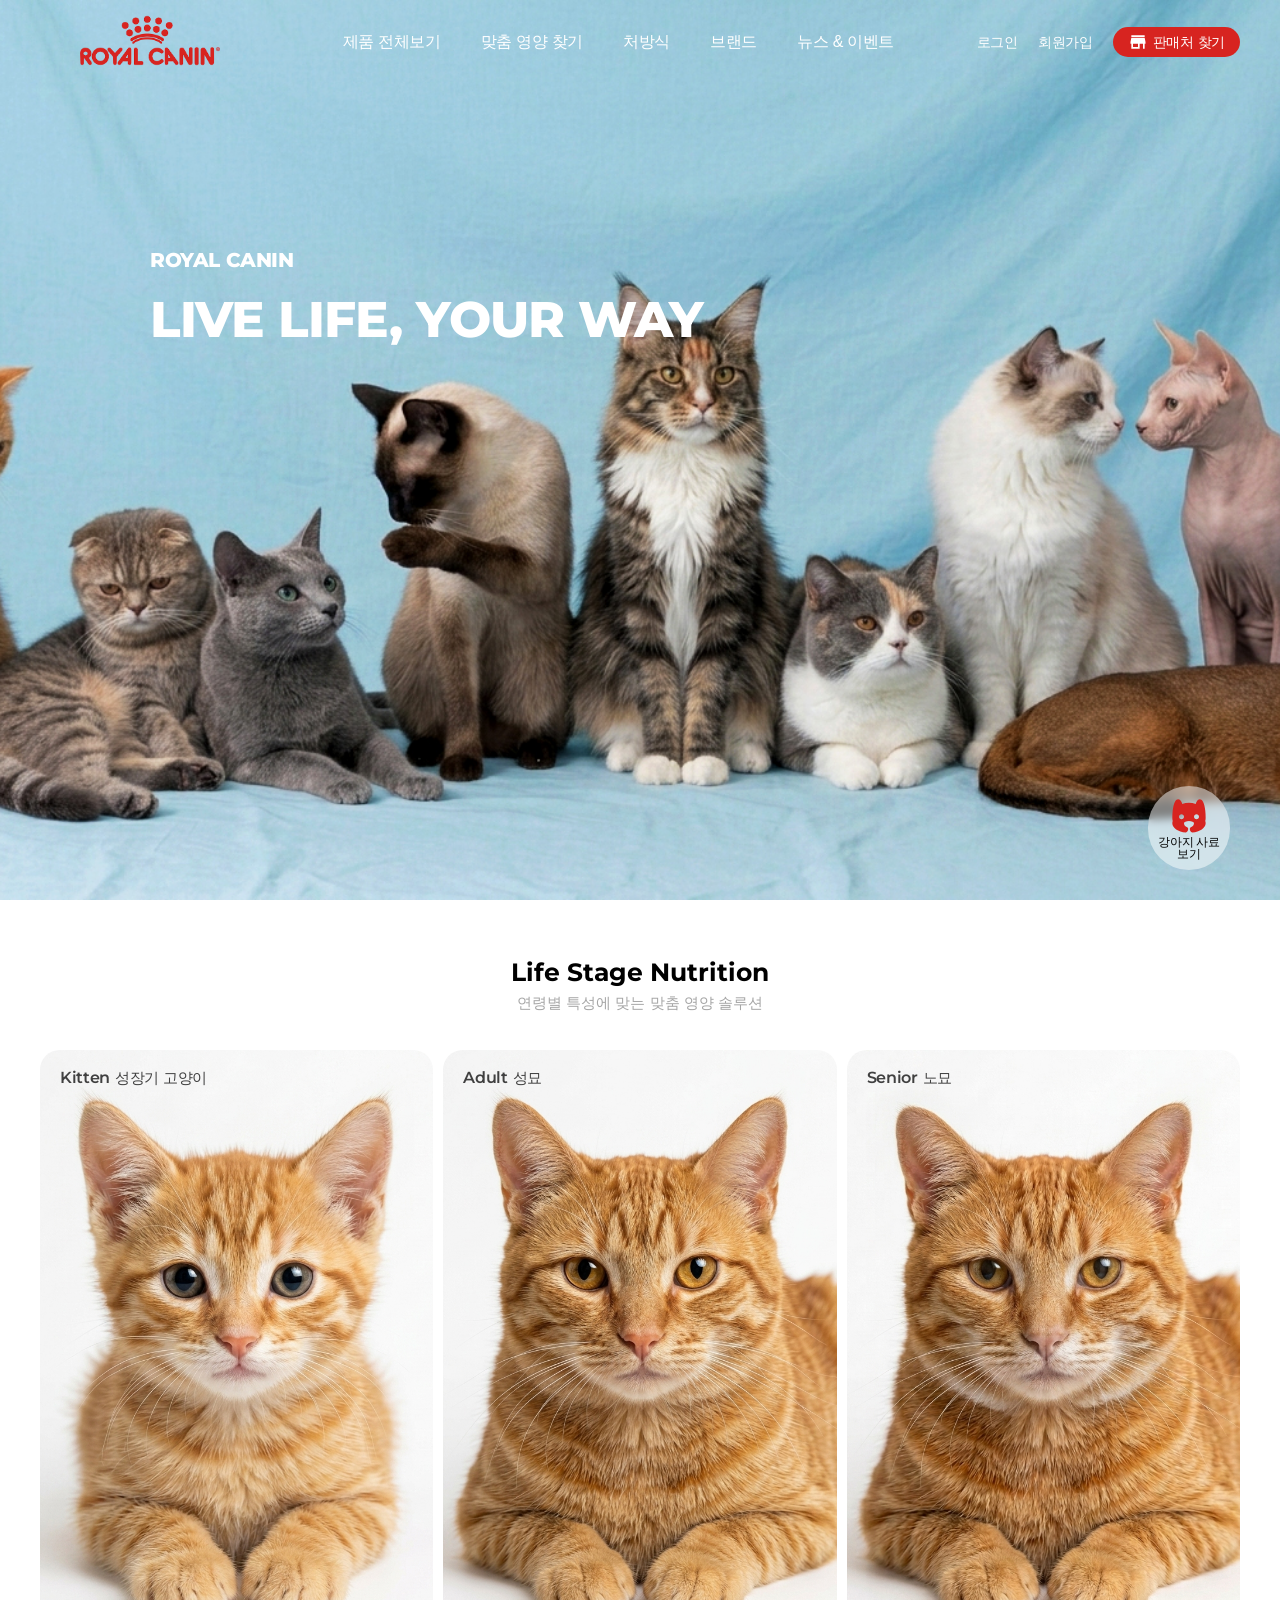
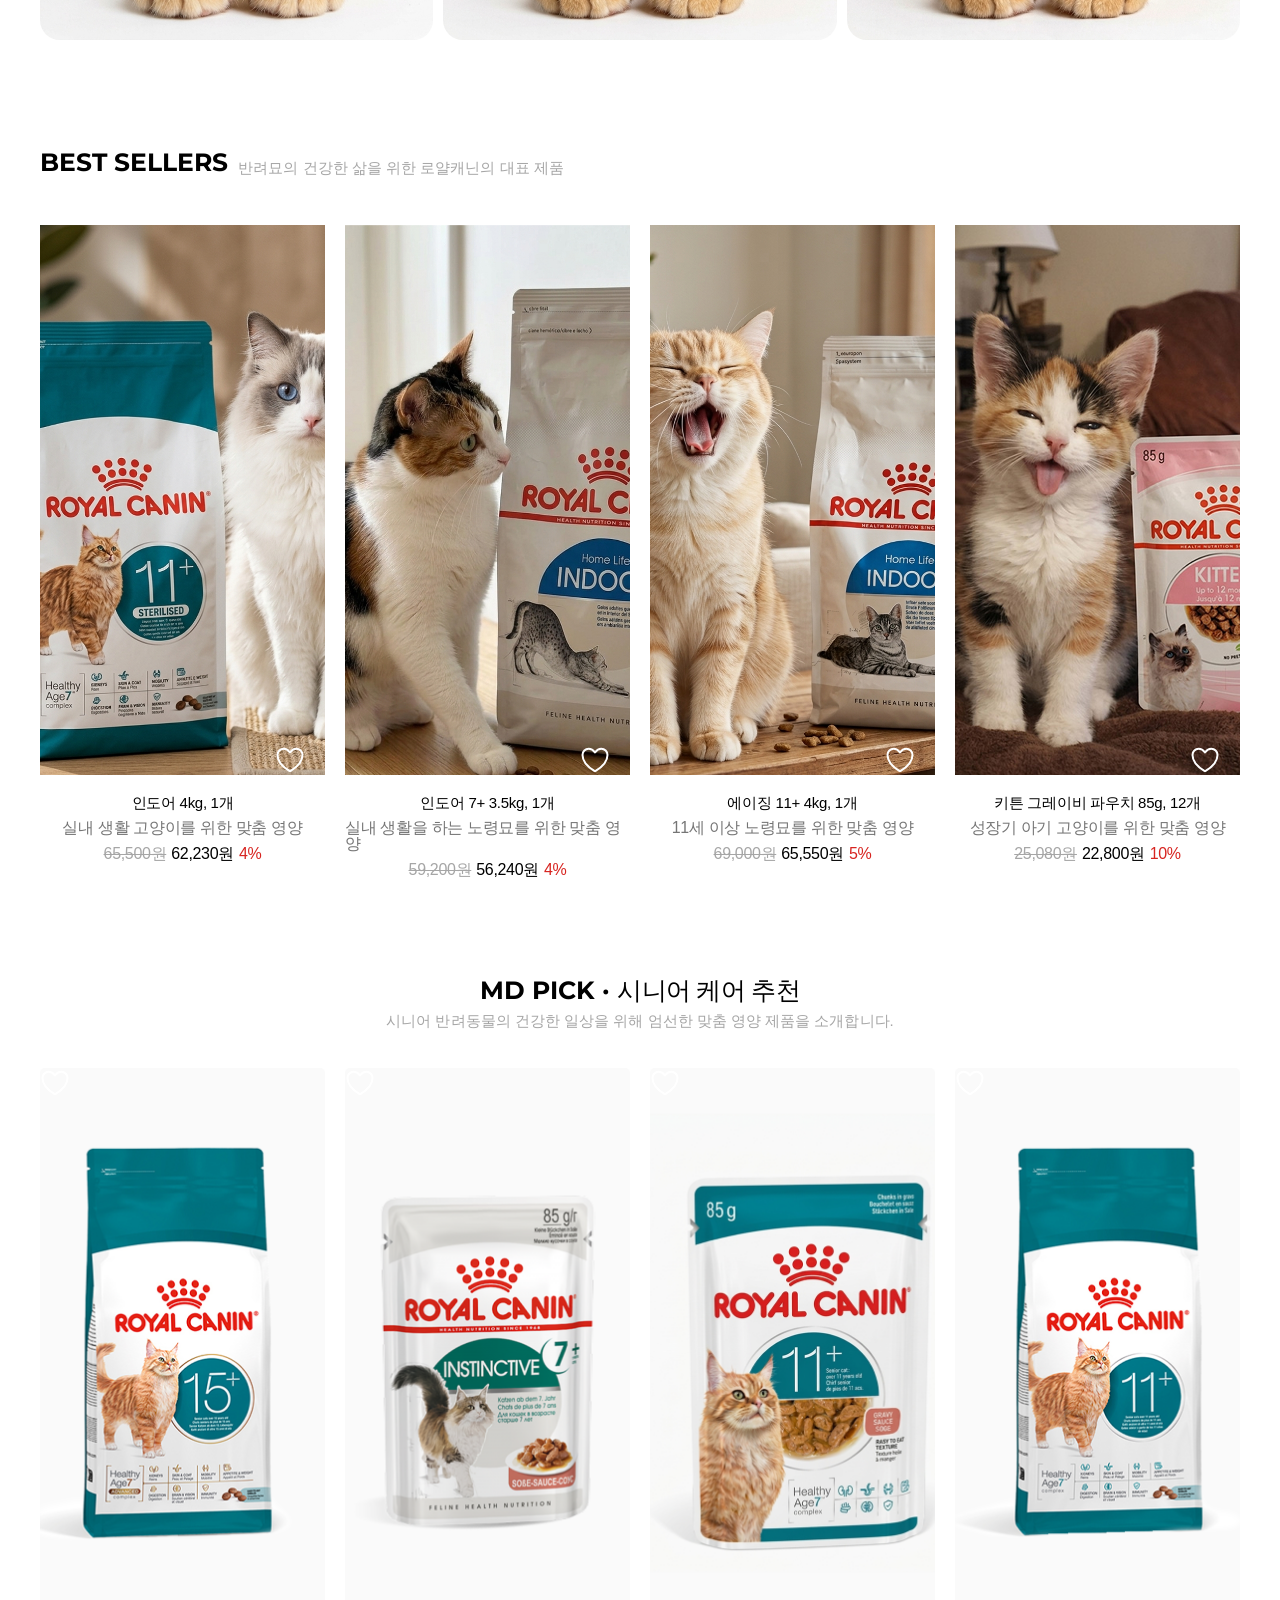
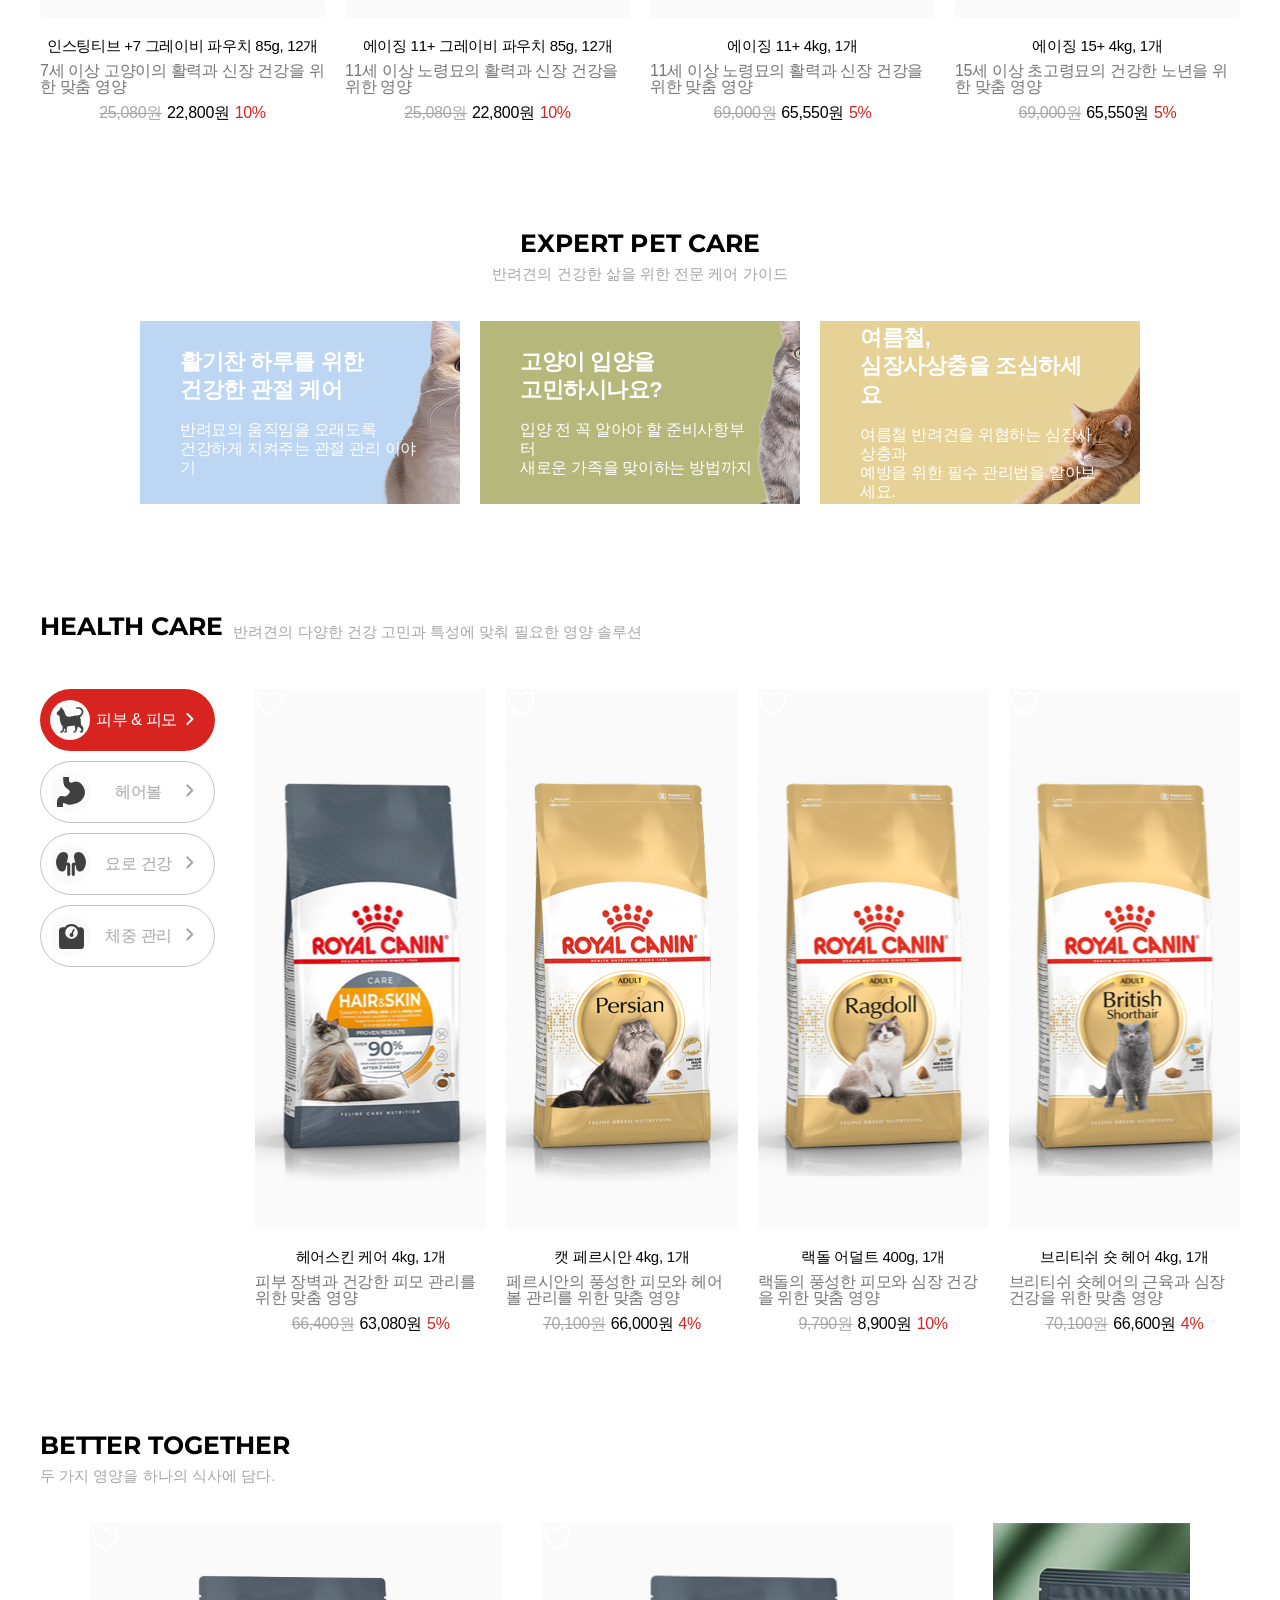
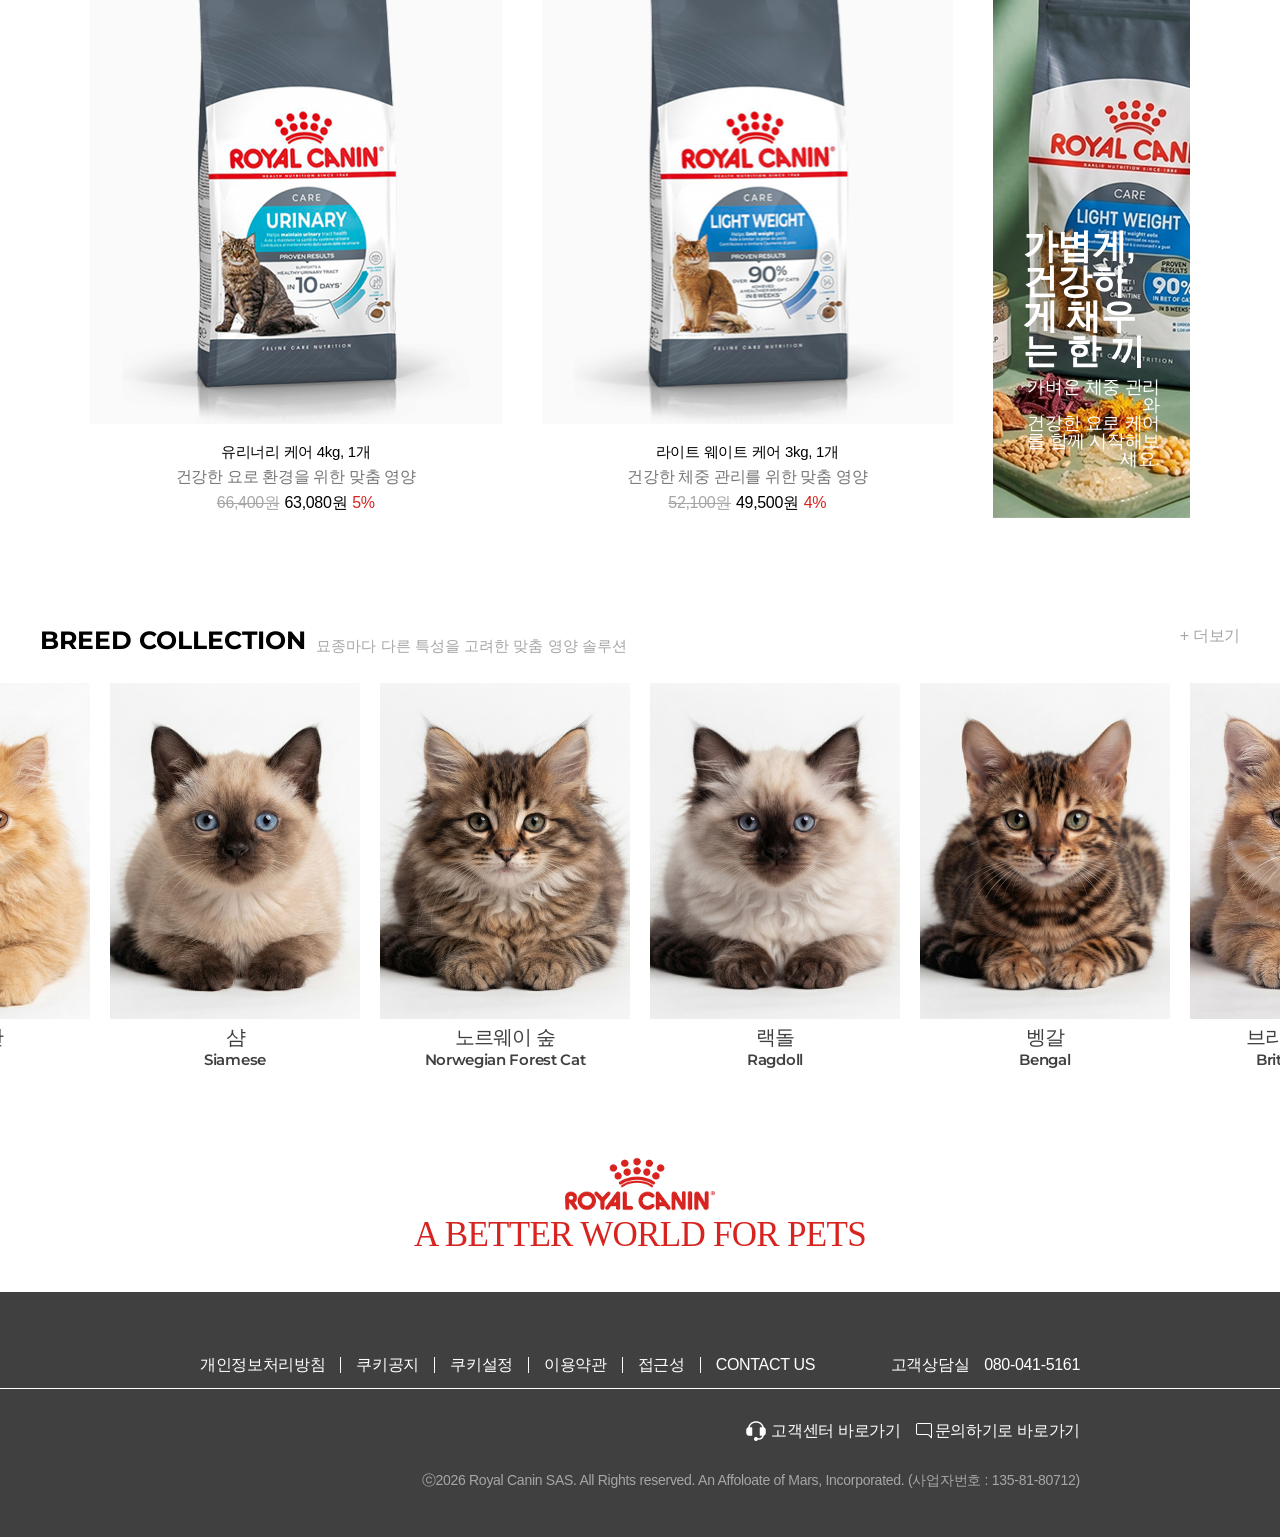
==== cat.html @ 763af3d4 "로얄캐닌 js 전까지 완료" ====
<!DOCTYPE html>
<html lang="ko">
<head>
    <meta charset="UTF-8">
    <meta name="viewport" content="width=device-width, initial-scale=1.0">
    <meta name="keywords" content="로얄캐닌, Royal Canin, 반려동물, 펫푸드, 웹디자인, 웹사이트 리디자인, UIUX 디자인, 반응형 웹, 포트폴리오">
    <meta name="description" content="로얄캐닌 웹사이트 리디자인 프로젝트입니다. 사용자 경험을 개선하고 브랜드 아이덴티티를 반영한 UI/UX 디자인과 반응형 웹을 제작하였습니다.">
    <title>ROYAL CANIN CAT | 리디자인</title>
    <link rel="icon" href="https://www.royalcanin.com/favicon.ico" data-next-head="">
    <link rel="stylesheet" href="./styles/reset.css">
    <link rel="stylesheet" href="./styles/index.css">
    <link rel="preconnect" href="https://fonts.googleapis.com">
    <link rel="preconnect" href="https://fonts.gstatic.com" crossorigin>
    <link href="https://fonts.googleapis.com/css2?family=Montserrat:ital,wght@0,100..900;1,100..900&display=swap" rel="stylesheet">
    <script src="https://cdn.jsdelivr.net/npm/swiper@11/swiper-bundle.min.js"></script>
    <script src="./script/index.js" defer></script>
</head>
<body>
    <header>
        <nav>
            <h1><a href="./cat.html"><img src="./image/logo.png" alt="로고"></a></h1>
            <ul class="gnb">
                <li><a href="#">제품 전체보기</a></li>
                <li><a href="#">맞춤 영양 찾기</a></li>
                <li><a href="#">처방식</a></li>
                <li><a href="#">브랜드</a></li>
                <li><a href="#">뉴스 & 이벤트</a></li>
            </ul>
            <ul class="right">
                <li><a href="#">로그인</a></li>
                <li><a href="#">회원가입</a></li>
                <li class="store"><a href="#"><img src="./image/store.svg" alt="판매처">판매처 찾기</a></li>
            </ul>
        </nav>
    </header>
    <main>
        <section class="hero_cat">
            <p>ROYAL CANIN</p>
            <h2>LIVE LIFE, YOUR WAY</h2>
        </section>
        <section class="age">
            <div class="top">
                <h2>Life Stage Nutrition</h2>
                <p>연령별 특성에 맞는 맞춤 영양 솔루션</p>
            </div>
            <ul>
                <li class="cat"><a href="#">
                    <h3>Kitten</h3>
                    <p>성장기 고양이</p>
                </a></li>
                <li class="cat"><a href="#">
                    <h3>Adult</h3>
                    <p>성묘</p>
                </a></li>
                <li class="cat"><a href="#">
                    <h3>Senior</h3>
                    <p>노묘</p>
                </a></li>
            </ul>
        </section>
        <section class="best">
            <div class="top">
                <h2>BEST SELLERS</h2>
                <p>반려묘의 건강한 삶을 위한 로얄캐닌의 대표 제품</p>
            </div>
            <ul class="cat">
                <li class="first"><button type="button"><img src="./image/none_heart.svg" alt="좋아요"></button><a href="#">
                    <div class="thum"></div>
                    <div class="info">
                        <h3>인도어 4kg, 1개</h3>
                        <p class="sub">실내 생활 고양이를 위한 맞춤 영양</p>
                        <div class="price_sale">
                            <del>65,500원</del>
                            <strong>62,230원</strong>
                            <span class="sale">4%</span>
                        </div>
                    </div>
                </a></li>
                <li class="second"><button type="button"><img src="./image/none_heart.svg" alt="좋아요"></button><a href="#">
                    <div class="thum"></div>
                    <div class="info">
                        <h3>인도어 7+ 3.5kg, 1개</h3>
                        <p class="sub">실내 생활을 하는 노령묘를 위한 맞춤 영양</p>
                        <div class="price_sale">
                            <del>59,200원</del>
                            <strong>56,240원</strong>
                            <span class="sale">4%</span>
                        </div>
                    </div>
                </a></li>
                <li class="third"><button type="button"><img src="./image/none_heart.svg" alt="좋아요"></button><a href="#">
                    <div class="thum"></div>
                    <div class="info">
                        <h3>에이징 11+ 4kg, 1개</h3>
                        <p class="sub">11세 이상 노령묘를 위한 맞춤 영양</p>
                        <div class="price_sale">
                            <del>69,000원</del>
                            <strong>65,550원</strong>
                            <span class="sale">5%</span>
                        </div>
                    </div>
                </a></li>
                <li class="forth"><button type="button"><img src="./image/none_heart.svg" alt="좋아요"></button><a href="#">
                    <div class="thum"></div>
                    <div class="info">
                        <h3>키튼 그레이비 파우치 85g, 12개</h3>
                        <p class="sub">성장기 아기 고양이를 위한 맞춤 영양</p>
                        <div class="price_sale">
                            <del>25,080원</del>
                            <strong>22,800원</strong>
                            <span class="sale">10%</span>
                        </div>
                    </div>
                </a></li>
            </ul>
        </section>
        <section class="md_senior">
            <div class="top">
                <h2>MD PICK · <span>시니어 케어 추천</span></h2>
                <p>시니어 반려동물의 건강한 일상을 위해 엄선한 맞춤 영양 제품을 소개합니다.</p>
            </div>
            <ul class="cat">
                <li class="first"><button type="button"><img src="./image/none_heart.svg" alt="좋아요"></button><a href="#">
                    <div class="thum"></div>
                    <div class="info">
                        <h3>인스팅티브 +7 그레이비 파우치 85g, 12개</h3>
                        <p class="sub">7세 이상 고양이의 활력과 신장 건강을 위한 맞춤 영양</p>
                        <div class="price_sale">
                            <del>25,080원</del>
                            <strong>22,800원</strong>
                            <span class="sale">10%</span>
                        </div>
                    </div>
                </a></li>
                <li class="second"><button type="button"><img src="./image/none_heart.svg" alt="좋아요"></button><a href="#">
                    <div class="thum"></div>
                    <div class="info">
                        <h3>에이징 11+ 그레이비 파우치 85g, 12개</h3>
                        <p class="sub">11세 이상 노령묘의 활력과 신장 건강을 위한 영양</p>
                        <div class="price_sale">
                            <del>25,080원</del>
                            <strong>22,800원</strong>
                            <span class="sale">10%</span>
                        </div>
                    </div>
                </a></li>
                <li class="third"><button type="button"><img src="./image/none_heart.svg" alt="좋아요"></button><a href="#">
                    <div class="thum"></div>
                    <div class="info">
                        <h3>에이징 11+ 4kg, 1개</h3>
                        <p class="sub">11세 이상 노령묘의 활력과 신장 건강을 위한 맞춤 영양</p>
                        <div class="price_sale">
                            <del>69,000원</del>
                            <strong>65,550원</strong>
                            <span class="sale">5%</span>
                        </div>
                    </div>
                </a></li>
                <li class="forth"><button type="button"><img src="./image/none_heart.svg" alt="좋아요"></button><a href="#">
                    <div class="thum"></div>
                    <div class="info">
                        <h3>에이징 15+ 4kg, 1개</h3>
                        <p class="sub">15세 이상 초고령묘의 건강한 노년을 위한 맞춤 영양</p>
                        <div class="price_sale">
                            <del>69,000원</del>
                            <strong>65,550원</strong>
                            <span class="sale">5%</span>
                        </div>
                    </div>
                </a></li>
            </ul>
        </section>
        <section class="banner">
            <div class="top">
                <h2>EXPERT PET CARE</h2>
                <p>반려견의 건강한 삶을 위한 전문 케어 가이드</p>
            </div>
            <ul class="cat">
                <li class="first">
                    <h3>활기찬 하루를 위한<br>건강한 관절 케어</h3>
                    <p>반려묘의 움직임을 오래도록<br>건강하게 지켜주는 관절 관리 이야기</p>
                </li>
                <li class="second">
                    <h3>고양이 입양을<br>고민하시나요?</h3>
                    <p>입양 전 꼭 알아야 할 준비사항부터<br>새로운 가족을 맞이하는 방법까지</p>
                </li>
                <li class="third">
                    <h3>여름철,<br>심장사상충을 조심하세요</h3>
                    <p>여름철 반려견을 위협하는 심장사상충과<br>예방을 위한 필수 관리법을 알아보세요. </p>
                </li>
            </ul>
        </section>
        <section class="health">
            <div class="top">
                <h2>HEALTH CARE</h2>
                <p>반려견의 다양한 건강 고민과 특성에 맞춰 필요한 영양 솔루션</p>
            </div>
            <div class="bottom">
                <ul class="category">
                    <li class="active"><button type="button">
                        <span class="thum"><img src="./image/cat_category.svg" alt="강아지이미지"></span>
                        <span class="title">피부 & 피모</span>
                        <span class="arrow"><img src="./image/arrow.svg" alt="화살표"></span>
                    </button></li>
                    <li><button type="button">
                        <span class="thum"><img src="./image/dog_h_2.svg" alt="강아지이미지"></span>
                        <span class="title">헤어볼</span>
                        <span class="arrow"><img src="./image/arrow_gray.svg" alt="화살표"></span>
                    </button></li>
                    <li><button type="button">
                        <span class="thum"><img src="./image/kidneys.svg" alt="강아지이미지"></span>
                        <span class="title">요로 건강</span>
                        <span class="arrow"><img src="./image/arrow_gray.svg" alt="화살표"></span>
                    </button></li>
                    <li><button type="button">
                        <span class="thum"><img src="./image/dog_h_3.svg" alt="강아지이미지"></span>
                        <span class="title">체중 관리</span>
                        <span class="arrow"><img src="./image/arrow_gray.svg" alt="화살표"></span>
                    </button></li>
                </ul>
                <ul class="right cat">
                    <li class="first"><button type="button"><img src="./image/none_heart.svg" alt="좋아요"></button><a href="#">
                        <div class="thum"></div>
                        <div class="info">
                            <h3>헤어스킨 케어 4kg, 1개</h3>
                            <p class="sub">피부 장벽과 건강한 피모 관리를 위한 맞춤 영양</p>
                            <div class="price_sale">
                                <del>66,400원</del>
                                <strong>63,080원</strong>
                                <span class="sale">5%</span>
                            </div>
                        </div>
                    </a></li>
                    <li class="second"><button type="button"><img src="./image/none_heart.svg" alt="좋아요"></button><a href="#">
                        <div class="thum"></div>
                        <div class="info">
                            <h3>캣 페르시안 4kg, 1개</h3>
                            <p class="sub">페르시안의 풍성한 피모와 헤어볼 관리를 위한 맞춤 영양</p>
                            <div class="price_sale">
                                <del>70,100원</del>
                                <strong>66,000원</strong>
                                <span class="sale">4%</span>
                            </div>
                        </div>
                    </a></li>
                    <li class="third"><button type="button"><img src="./image/none_heart.svg" alt="좋아요"></button><a href="#">
                        <div class="thum"></div>
                        <div class="info">
                            <h3>랙돌 어덜트 400g, 1개</h3>
                            <p class="sub">랙돌의 풍성한 피모와 심장 건강을 위한 맞춤 영양</p>
                            <div class="price_sale">
                                <del>9,790원</del>
                                <strong>8,900원</strong>
                                <span class="sale">10%</span>
                            </div>
                        </div>
                    </a></li>
                    <li class="forth"><button type="button"><img src="./image/none_heart.svg" alt="좋아요"></button><a href="#">
                        <div class="thum"></div>
                        <div class="info">
                            <h3>브리티쉬 숏 헤어 4kg, 1개</h3>
                            <p class="sub">브리티쉬 숏헤어의 근육과 심장 건강을 위한 맞춤 영양</p>
                            <div class="price_sale">
                                <del>70,100원</del>
                                <strong>66,600원</strong>
                                <span class="sale">4%</span>
                            </div>
                        </div>
                    </a></li>
                </ul>
            </div>
        </section>
        <section class="banner_2">
            <div class="top">
                <h2>BETTER TOGETHER</h2>
                <p>두 가지 영양을 하나의 식사에 담다. </p>
            </div>
            <div class="bottom">
                <ul>
                    <li class="first cat"><button type="button"><img src="./image/none_heart.svg" alt="좋아요"></button><a href="#">
                        <div class="thum"></div>
                        <div class="info">
                            <h3>유리너리 케어 4kg, 1개</h3>
                            <p class="sub">건강한 요로 환경을 위한 맞춤 영양</p>
                            <div class="price_sale">
                                <del>66,400원</del>
                                <strong>63,080원</strong>
                                <span class="sale">5%</span>
                            </div>
                        </div>
                    </a></li>
                    <li class="second cat"><button type="button"><img src="./image/none_heart.svg" alt="좋아요"></button><a href="#">
                        <div class="thum"></div>
                        <div class="info">
                            <h3>라이트 웨이트 케어 3kg, 1개</h3>
                            <p class="sub">건강한 체중 관리를 위한 맞춤 영양</p>
                            <div class="price_sale">
                                <del>52,100원</del>
                                <strong>49,500원</strong>
                                <span class="sale">4%</span>
                            </div>
                        </div>
                    </a></li>
                </ul>
                <div class="thum cat">
                    <h3>가볍게, 건강하게 채우는 한 끼</h3>
                    <p>가벼운 체중 관리와<br>건강한 요로 케어를 함께 시작해보세요.</p>
                </div>
            </div>
        </section>
        <section class="breed">
            <div class="top">
                <div class="left">
                    <h2>BREED COLLECTION</h2>
                    <p>묘종마다 다른 특성을 고려한 맞춤 영양 솔루션</p>
                </div>
                <p class="more">+ 더보기</p>
            </div>
            <div class="bottom">
                <ul>
                    <li>
                        <a href="#">
                            <div class="thum"><img src="./image/cat_1.png" alt="시츄"></div>
                            <div class="info">
                                <h3>페르시안</h3>
                                <p>Persian</p>
                            </div>
                        </a>
                    </li>
                    <li>
                        <a href="#">
                            <div class="thum"><img src="./image/cat_2.png" alt="말티즈"></div>
                            <div class="info">
                                <h3>샴</h3>
                                <p>Siamese</p>
                            </div>
                        </a>
                    </li>
                    <li>
                        <a href="#">
                            <div class="thum"><img src="./image/cat_3.png" alt="골든리트리버"></div>
                            <div class="info">
                                <h3>노르웨이 숲</h3>
                                <p>Norwegian Forest Cat</p>
                            </div>
                        </a>
                    </li>
                    <li>
                        <a href="#">
                            <div class="thum"><img src="./image/cat_4.png" alt="푸들"></div>
                            <div class="info">
                                <h3>랙돌</h3>
                                <p>Ragdoll</p>
                            </div>
                        </a>
                    </li>
                    <li>
                        <a href="#">
                            <div class="thum"><img src="./image/cat_5.png" alt="포메라니안"></div>
                            <div class="info">
                                <h3>벵갈</h3>
                                <p>Bengal</p>
                            </div>
                        </a>
                    </li>
                    <li>
                        <a href="#">
                            <div class="thum"><img src="./image/cat_6.png" alt="요크셔테리어"></div>
                            <div class="info">
                                <h3>브리티시 숏헤어</h3>
                                <p>British Shorthair</p>
                            </div>
                        </a>
                    </li>
                </ul>
            </div>
        </section>
        <section class="last">
            <div class="slogan">
                <h2><img src="./image/logo.png" alt="로얄캐닌로고"></h2>
                <p>A BETTER WORLD FOR PETS</p>
            </div>
        </section>
    </main>
    <footer>
        <div class="f_top">
            <ul class="left">
                <li><a href="#">개인정보처리방침</a></li>
                <li><a href="#">쿠키공지</a></li>
                <li><a href="#">쿠키설정</a></li>
                <li><a href="#">이용약관</a></li>
                <li><a href="#">접근성</a></li>
                <li><a href="#">CONTACT US</a></li>
            </ul>
            <div class="right">
                <p>고객상담실</p>
                <a href="tel:0800415161">080-041-5161</a>
            </div>
        </div>
        <div class="middle">
            <a href="#">
                <img src="./image/inquiry.svg" alt="문의"><p>고객센터 바로가기</p>
            </a>
            <a href="#">
                <img src="./image/headset.svg" alt="헤드셋"><p>문의하기로 바로가기</p>
            </a>
        </div>
        <p class="bottom">ⓒ2026 Royal Canin SAS. All Rights reserved. An Affoloate of Mars, Incorporated. (사업자번호 : 135-81-80712)</p>
    </footer>
    <a href="./dog.html" class="top_btn"><img src="./image/dog.svg" alt="강아지버튼">강아지 사료<br>보기</a>
</body>
</html>
---- styles/index.css ----
/* intro부터 시작 */
@font-face {
    font-family: 'Cafe24Surround';
    src: url('https://cdn.jsdelivr.net/gh/projectnoonnu/noonfonts_2105_2@1.0/Cafe24Ssurround.woff') format('woff');
    font-weight: normal;
    font-display: swap;
}
main {}
main .intro {
    position: relative; width: 100%;
    height: 100vh;
}
main .intro .logo {
    width: 415px; height: 150px;
    position: absolute; top: 50%; left: 50%;
    transform: translate(-50%, -50%);
    z-index: 999;
}
main .intro .logo img {
    width: 100%;
}
main .intro .choice {
    display: flex;
    width: 100%;
    height: 100vh;
}
main .intro .choice .dog {
    background: url(../image/intro_dog.jpg) no-repeat center center;
    background-size: cover;
    flex: 1; filter: grayscale(100%);
    display: flex;
    justify-content: center;
    align-items: center;
    
}
main .intro .choice .dog h2,
main .intro .choice .cat h2 {
    font-family: 'Cafe24Surround';
    color: #fff; font-size: 6em;
}
main .intro .choice .cat {
    background: url(../image/intro_cat.jpg) no-repeat center center;
    background-size: cover; 
    flex: 1; filter: grayscale(100%);
    display: flex;
    justify-content: center;
    align-items: center;
}
main .intro .choice .dog:hover {filter: none;}
main .intro .choice .cat:hover {filter: none;}
/* 인트로 완료 */
/* 헤더 시작 */
header {
    width: 100%; position: fixed;
    z-index: 999; transition: 0.3s;
    top: 0; left: 0;
}
header.scrolled {
    background: rgba(255,255,255,0.9);
    backdrop-filter: blur(10px);
}
header.scrolled nav * {
    color: #000;
}
header.scrolled .store a {
    color: #fff;
}
header nav {
    padding: 10px 40px;
    display: flex; justify-content: space-between;
    align-items: center;
}
header nav * {color: #fff;}
header nav h1 {
    width: 220px; padding: 5px 40px;
}
header nav h1 img {width: 100%;}
header nav .gnb {
    display: flex; gap: 40px;
}
header nav .gnb li {}
header nav .gnb li a {
    font-size: 1em; font-weight: 400;
}
header nav .right {
    display: flex; gap: 20px;
    justify-content: center;
    align-items: center;
}
header nav .right li {}
header nav .right li a {
    font-size: 0.875em; font-weight: 400;
}
header nav .right .store {
    background: #D72420; padding: 5px 15px;
    border-radius: 50px;
}
header nav .right .store a {
    display: flex;
    justify-content: center;
    align-items: center;
    gap: 5px;
}
header nav .right .store a img {}
/* 메인시작 */
main .hero {
    background: url(../image/dog_hero.jpg) no-repeat center;
    background-size: cover;
    width: 100%; height: 100vh; 
    position: relative;
}
main .hero p {
    position: absolute; top: 250px; left: 150px;
    font-family: "Montserrat", sans-serif;
    font-weight: 800; font-size: 1.25em; color: #fff;
}
main .hero h2 {
    position: absolute; top: 295px; left: 150px;
    font-family: "Montserrat", sans-serif;
    font-weight: 800; font-size: 3.125em; color: #fff;
}
main .hero_cat {
    background: url(../image/cat_hero.jpg) no-repeat center;
    background-size: cover;
    width: 100%; height: 100vh; 
    position: relative;
}
main .hero_cat p {
    position: absolute; top: 250px; left: 150px;
    font-family: "Montserrat", sans-serif;
    font-weight: 800; font-size: 1.25em; color: #fff;
}
main .hero_cat h2 {
    position: absolute; top: 295px; left: 150px;
    font-family: "Montserrat", sans-serif;
    font-weight: 800; font-size: 3.125em; color: #fff;
}
/* age 시작 */
main .age {
    padding: 60px 40px;
}
main .age .top {
    text-align: center;
    padding-bottom: 40px;
}
main .age .top h2 {
    padding-bottom: 10px;
    font-family: 'Montserrat'; font-weight: 700;
    font-size: 1.563em; letter-spacing: 0.02px;

}
main .age .top p {
    color: #A6A6A6; font-size: 0.938em;
    letter-spacing: 0.02px;
}
main .age ul {
    width: 100%; height: 590px;
    display: flex; gap: 10px;
}
main .age ul li {
    flex: 1; border-radius: 20px;
    padding-top: 20px;
}
main .age ul li:nth-child(1) {
    background: url(../image/dog_puppy.png) no-repeat center center;
    background-size: cover; 
}
main .age ul li:nth-child(2) {
    background: url(../image/dog_adult.png) no-repeat center center;
    background-size: cover; 
}
main .age ul li:nth-child(3) {
    background: url(../image/dog_senior.png) no-repeat center center;
    background-size: cover; 
}
main .age ul .cat:nth-child(1) {
    background: url(../image/cat_kitten.png) no-repeat center center;
    background-size: cover; 
}
main .age ul .cat:nth-child(2) {
    background: url(../image/cat_adult.png) no-repeat center center;
    background-size: cover; 
}
main .age ul .cat:nth-child(3) {
    background: url(../image/cat_senior.png) no-repeat center center;
    background-size: cover; 
}
main .age ul li a {
    display: flex; padding-left: 20px;
    gap: 5px;
    width: 100%; height: 100%;
}
main .age ul li a h3 {
    font-family: 'Montserrat'; color: #404040;
    font-weight: 600; 
}
main .age ul li a p {
    color: #404040; font-size: 0.938em;
}
/* 베스트 시작 */
main .best {
    padding: 50px 40px;
}
main .best .top {
    display: flex; gap: 10px;
    align-items: center; margin-bottom: 40px;
}
main .best .top h2 {
    padding-bottom: 10px;
    font-family: 'Montserrat'; font-weight: 700;
    font-size: 1.563em; letter-spacing: 0.02px;
}
main .best .top p {
    color: #A6A6A6; font-size: 0.938em;
    letter-spacing: 0.02px;
}
main .best ul {
    display: flex; gap: 20px;
}
main .best ul li {
    flex: 1; position: relative;
}
main .best ul li button {
    position: absolute; z-index: 999;
    bottom: 100px; right: 20px;
}
main .best ul li button img {}
main .best ul li a {}
main .best ul li a .thum {
    height: 550px; margin-bottom: 20px;
}
main .best ul li a .info {
    display: flex; flex-flow: column;
    justify-content: center; align-items: center;
    gap: 10px;
}
main .best ul li a .info h3 {
    font-weight: 500; font-size: 0.938em;
}
main .best ul li a .info p {
    color: #757575;
}
main .best ul li a .info .price_sale {display: flex; gap: 5px;}
main .best ul li a .info .price_sale del {
    color: #A6A6A6; font-weight: 300;
}
main .best ul li a .info .price_sale strong {}
main .best ul li a .info .price_sale .sale {color: #D72420;}
main .best ul .first a .thum {
    background: url(../image/best_1.png) no-repeat 30% 60%;
    background-size: 130%;
}
main .best ul .second a .thum {
    background: url(../image/best_2.png) no-repeat center 70%;
    background-size: 150%;
}
main .best ul .third a .thum {
    background: url(../image/best_3.png) no-repeat 60% 20%;
    background-size: 140%;
}
main .best ul .forth a .thum {
    background: url(../image/best_4.png) no-repeat 40% 20%;
    background-size: 130%;
}
main .best .cat .first a .thum {
    background: url(../image/cat_best_1.png) no-repeat 30% 60%;
    background-size: cover;
}
main .best .cat .second a .thum {
    background: url(../image/cat_best_2.png) no-repeat center 70%;
    background-size: cover;
}
main .best .cat .third a .thum {
    background: url(../image/cat_best_3.png) no-repeat 60% 20%;
    background-size: cover;
}
main .best .cat .forth a .thum {
    background: url(../image/cat_best_4.png) no-repeat 40% 20%;
    background-size: cover;
}
/* md추천 */
main .md_senior {
    padding: 50px 40px;
}
main .md_senior .top {
    text-align: center;
    padding-bottom: 40px;
}
main .md_senior .top h2 {
    padding-bottom: 10px;
    font-family: 'Montserrat'; font-weight: 700;
    font-size: 1.563em; letter-spacing: 0.02px;
}
main .md_senior .top h2 span {font-family: 'pretendard';}
main .md_senior .top p {
    color: #A6A6A6; font-size: 0.938em;
    letter-spacing: 0.02px;
}
main .md_senior ul {
    display: flex; gap: 20px;
}
main .md_senior ul li {
    flex: 1; position: relative;
}
main .md_senior ul li button {
    position: absolute;
}
main .md_senior ul li button img {}
main .md_senior ul li a {}
main .md_senior ul li a .thum {
    height: 550px; margin-bottom: 20px;
    border-radius: 5px;
}
main .md_senior ul li a .info {
    display: flex; flex-flow: column;
    justify-content: center; align-items: center;
    gap: 10px;
}
main .md_senior ul li a .info h3 {
    font-weight: 500; font-size: 0.938em;
}
main .md_senior ul li a .info p {
    color: #757575;
}
main .md_senior ul li a .info .price_sale {display: flex; gap: 5px;}
main .md_senior ul li a .info .price_sale del {
    color: #A6A6A6; font-weight: 300;
}
main .md_senior ul li a .info .price_sale strong {}
main .md_senior ul li a .info .price_sale .sale {color: #D72420;}
main .md_senior ul .first a .thum {
    background: url(../image/md_1.png) no-repeat center center;
    background-size: cover;
}
main .md_senior ul .second a .thum {
    background: url(../image/md_2.png) no-repeat center center;
    background-size: cover;
}
main .md_senior ul .third a .thum {
    background: url(../image/md_3.png) no-repeat center center;
    background-size: cover;
}
main .md_senior ul .forth a .thum {
    background: url(../image/md_4.png) no-repeat center center;
    background-size: cover;
}
main .md_senior .cat .first a .thum {
    background: url(../image/md_cat_1.png) no-repeat center center;
    background-size: cover;
}
main .md_senior .cat .second a .thum {
    background: url(../image/md_cat_2.png) no-repeat center center;
    background-size: cover;
}
main .md_senior .cat .third a .thum {
    background: url(../image/md_cat_3.png) no-repeat center center;
    background-size: cover;
}
main .md_senior .cat .forth a .thum {
    background: url(../image/md_cat_4.png) no-repeat center center;
    background-size: cover;
}
/* 배너 시작 */
main .banner {
    padding: 60px 40px;
}
main .banner .top {
    text-align: center;
    padding-bottom: 40px;
}
main .banner .top h2 {
    padding-bottom: 10px;
    font-family: 'Montserrat'; font-weight: 700;
    font-size: 1.563em; letter-spacing: 0.02px;
}
main .banner .top p {
    color: #A6A6A6; font-size: 0.938em;
    letter-spacing: 0.02px;
}
main .banner ul {
    display: flex; gap: 20px;
    padding: 0 100px;
}
main .banner ul li {
    flex: 1; position: relative;
    width: 526.67px; height: 183px;
    padding: 20px 40px; display: flex; flex-flow: column;
    gap: 15px; justify-content: center;
}
main .banner ul li * {color: #fff;}
main .banner ul li h3 {
    font-weight: 700; font-size: 1.375em;
    line-height: 1.3; 
}
main .banner ul li p {
    line-height: 1.2;
}
main .banner ul .first {
    background: url(../image/banner_1.png) no-repeat center center;
    background-size: cover;
}
main .banner ul .second {
    background: url(../image/banner_2.png) no-repeat center center;
    background-size: cover;
}
main .banner ul .third {
    background: url(../image/banner_3.png) no-repeat center center;
    background-size: cover;
}
main .banner .cat .first {
    background: url(../image/cat_banner_1.png) no-repeat center center;
    background-size: cover;
}
main .banner .cat .second {
    background: url(../image/cat_banner_2.png) no-repeat center center;
    background-size: cover;
}
main .banner .cat .third {
    background: url(../image/cat_banner_3.png) no-repeat center center;
    background-size: cover;
}
/* 헬스시작 */
main .health {
    padding: 50px 40px;
}
main .health .top {
    display: flex; gap: 10px;
    margin-bottom: 40px; align-items: center;
}
main .health .top h2 {
    padding-bottom: 10px;
    font-family: 'Montserrat'; font-weight: 700;
    font-size: 1.563em; letter-spacing: 0.02px;
}
main .health .top p {
    color: #A6A6A6; font-size: 0.938em;
    letter-spacing: 0.02px;
}
main .health .bottom {
    display: flex; gap: 40px;
}
main .health .bottom .category {
    display: flex; flex-flow: column; gap: 10px;
}
main .health .bottom .category li {
    width: 175px; background: #fff;
    height: 62px;  border-radius: 50px;;
    padding: 10px 20px 10px 10px; border: 1px solid #C4C4C4;
}
main .health .bottom .category .active {
    width: 175px; background: #D72420;
    height: 62px;  border-radius: 50px;
    padding: 10px 20px 10px 10px; border: none;
}
main .health .bottom .category .active .title {color: #fff;}
main .health .bottom .category li button {
    align-items: center;
    display: flex; justify-content: space-between;
    width: 100%; height: 100%;
}
main .health .bottom .category li button .thum {
    background: #FAFAFA; width: 40px; height: 40px;
    border-radius: 50%; display: flex;
    justify-content: center;
    align-items: center;
}
main .health .bottom .category li button .title {
    color: #A6A6A6;
}
main .health .bottom .category li button .arrow {}
main .health .bottom .right {
    display: flex; gap: 20px;
    height: 634px;
    width: 100%;
}
main .health .bottom .right li {
    flex: 1; position: relative; 
    display: flex; flex-flow: column;
    justify-content: flex-start;
}
main .health .bottom .right li button {
    position: absolute;
}
main .health .bottom .right li button img {}
main .health .bottom .right li a {}
main .health .bottom .right li a .thum {
    height: 540px; margin-bottom: 20px;
}
main .health .bottom .right li a .info {
    display: flex; flex-flow: column;
    justify-content: center; align-items: center;
    gap: 10px;
}
main .health .bottom .right li a .info h3 {
    font-weight: 500; font-size: 0.938em;
}
main .health .bottom .right li a .info .sub {
    color: #757575;
}
main .health .bottom .right li a .info .price_sale {display: flex; gap: 5px;}
main .health .bottom .right li a .info .price_sale del {
    color: #A6A6A6; font-weight: 300;
}
main .health .bottom .right li a .info .price_sale strong {}
main .health .bottom .right li a .info .price_sale .sale {color: #D72420;}
main .health .bottom .right .first a .thum {
    background: url(../image/health_1.png) no-repeat center center;
    background-size: cover;
}
main .health .bottom .right .second a .thum {
    background: url(../image/health_2.png) no-repeat center center;
    background-size: cover;
}
main .health .bottom .right .third a .thum {
    background: url(../image/health_3.png) no-repeat center center;
    background-size: cover;
}
main .health .bottom .right .forth a .thum {
    background: url(../image/health_4.png) no-repeat center center;
    background-size: cover;
}
main .health .bottom .cat .first a .thum {
    background: url(../image/cat_health_1.png) no-repeat center center;
    background-size: cover;
}
main .health .bottom .cat .second a .thum {
    background: url(../image/cat_health_2.png) no-repeat center center;
    background-size: cover;
}
main .health .bottom .cat .third a .thum {
    background: url(../image/cat_health_3.png) no-repeat center center;
    background-size: cover;
}
main .health .bottom .cat .forth a .thum {
    background: url(../image/cat_health_4.png) no-repeat center center;
    background-size: cover;
}
/* 두번째배너 시작 */
main .banner_2 {
    padding: 60px 40px;
}
main .banner_2 .top {padding-bottom: 40px;}
main .banner_2 .top h2 {
    padding-bottom: 10px;
    font-family: 'Montserrat'; font-weight: 700;
    font-size: 1.563em; letter-spacing: 0.02px;
}
main .banner_2 .top p {
    color: #A6A6A6; font-size: 0.938em;
    letter-spacing: 0.02px;
}
main .banner_2 .bottom {
    display: flex; padding: 0 50px;
    gap: 40px;
}
main .banner_2 .bottom ul {
    display: flex; gap: 40px;
}
main .banner_2 .bottom ul li {
    height: 595px; flex:1;
    width: 411.5px;
}
main .banner_2 .bottom ul li button {
    position: absolute;
}
main .banner_2 .bottom ul li button img {}
main .banner_2 .bottom ul li a {}
main .banner_2 .bottom ul li a .thum {
    height: 501px; margin-bottom: 20px;
}
main .banner_2 .bottom ul li a .info {
    display: flex; flex-flow: column;
    justify-content: center; align-items: center;
    gap: 10px;
}
main .banner_2 .bottom ul li a .info h3 {
    font-weight: 500; font-size: 0.938em;
}
main .banner_2 .bottom ul li a .info p {
    color: #757575;
}
main .banner_2 .bottom ul li a .info .price_sale {display: flex; gap: 5px;}
main .banner_2 .bottom ul li a .info .price_sale del {color: #A6A6A6; font-weight: 300;}
main .banner_2 .bottom ul li a .info .price_sale strong {}
main .banner_2 .bottom ul li a .info .price_sale .sale {color: #D72420;}
main .banner_2 .bottom ul .first a .thum {
    background: url(../image/banner2_1.png) no-repeat center center;
    background-size: cover;
}
main .banner_2 .bottom ul .second a .thum {
    background: url(../image/banner2_2.png) no-repeat center center;
    background-size: cover;
}
main .banner_2 .bottom ul .first a .thum {
    background: url(../image/cat_banner2_1.png) no-repeat center center;
    background-size: cover;
}
main .banner_2 .bottom ul .second a .thum {
    background: url(../image/cat_banner2_2.png) no-repeat center center;
    background-size: cover;
}
main .banner_2 .bottom > .thum {
    background: url(../image/banner2.png) no-repeat center center;
    background-size: cover; padding: 40px 30px; gap: 10px;
    width: 817px; height: 595px; justify-content: flex-end; 
    display: flex; flex-flow: column; align-items: flex-end;
}
main .banner_2 .bottom > .cat {
    background: url(../image/cat_banner2.png) no-repeat center center;
    background-size: cover; padding: 50px 30px; gap: 10px;
    width: 817px; height: 595px; justify-content: flex-end; 
    display: flex; flex-flow: column; align-items: flex-end;
}
main .banner_2 .bottom > .thum h3 {
    font-size: 2.188em; font-weight: 700;
    color: #fff
}
main .banner_2 .bottom > .thum p {
    text-align: right; font-size: 1.125em;
    font-weight: 300; color:#fff
}
/* 브리드 시작 */
main .breed {
    padding: 50px 40px;
}
main .breed .top {
    display: flex; justify-content: space-between;
    padding-bottom: 20px;
}
main .breed .top .left {
    display: flex; gap: 10px;
    align-items: center;
}
main .breed .top .left h2 {
    padding-bottom: 10px;
    font-family: 'Montserrat'; font-weight: 700;
    font-size: 1.563em; letter-spacing: 0.02px;
}
main .breed .top .left p {
    color: #A6A6A6; font-size: 0.938em;
    letter-spacing: 0.02px;
}
main .breed .top .more {color: #A6A6A6;}
main .breed .swiper {overflow: hidden;}
main .breed .swiper-wrapper {
    display: flex; 
}
main .breed .swiper-slide {flex-shrink: 0;}
main .breed .swiper-slide a {
    display: flex; flex-flow: column;
    gap: 5px;
}
main .breed .swiper-slide a .thum {
    width: 250px;
}
main .breed .swiper-slide a .thum img {
    width: 100%;
}
main .breed .swiper-slide a .info {
    display: flex; justify-content: center;
    gap: 5px; flex-flow: column; align-items: center;
}
main .breed .swiper-slide a .info * {color: #404040;}
main .breed .swiper-slide a .info h3 {
    font-size: 1.25em; letter-spacing: -0.05em;
}
main .breed .swiper-slide a .info p {
    font-family: 'Montserrat'; font-weight: 600;
    font-size: 0.938em;
}
main .breed .bottom {} 
main .breed .bottom ul {
    display: flex; gap: 20px;
    justify-content: center;
} 
main .breed .bottom ul li {} 
main .breed .bottom ul li a {
    display: flex; flex-flow: column;
    gap: 5px;
} 
main .breed .bottom ul li a .thum {
    width: 250px;
} 
main .breed .bottom ul li a .thum img {
    width: 100%;
} 
main .breed .bottom ul li a .info {
    display: flex; justify-content: center;
    gap: 5px; flex-flow: column; align-items: center;
} 
main .breed .bottom ul li a .info * {
    color: #404040;
} 
main .breed .bottom ul li a .info h3 {
    font-size: 1.25em; letter-spacing: -0.05em;
} 
main .breed .bottom ul li a .info p {
    font-family: 'Montserrat'; font-weight: 600;
    font-size: 0.938em;
} 
/* 슬로건 시작 */
main .last {
    padding: 40px 50px;
}
main .last .slogan {
    display: flex; flex-flow: column;
    justify-content: center; align-items: center;
    gap: 10px;
}
main .last .slogan h2 {
    width: 150px; height: 50px;
}
main .last .slogan h2 img {width: 100%;}
main .last .slogan p {
    font-family: 'Cafe24 Ssurround'; font-size: 2.188em;
    color: #D72420;
}
/* 푸터시작 */
footer {
    padding: 50px 0; background: #404040;
    display: flex; flex-flow: column;
    gap: 15px;
}
footer .f_top {
    padding: 15px 200px; border-bottom: 1px solid #fff;
    display: flex; justify-content: space-between;
}
footer .f_top * {color: #FFFFFF;}
footer .f_top .left {
    display: flex; gap: 15px;
}
footer .f_top .left li {
    border-right: 1px solid #fff; padding-right: 15px;
}
footer .f_top .left li:nth-child(6) {border: none; padding: none;}
footer .f_top .right {
    display: flex; gap: 15px;
}
footer .f_top .right p {}
footer .f_top .right a {}
footer .middle {
    padding: 15px 200px; display: flex;
    justify-content: flex-end; gap: 15px;
}
footer .middle a {
    display: flex; justify-content: center; align-items: center;
    gap: 3px;
}
footer .middle a img {}
footer .middle a p {
    color: #FFFFFF;
}
footer .bottom {
    padding: 0 200px; color: #A6A6A6;
    font-size: 0.875em; text-align: end;
}
.top_btn {
    position: fixed; background-color: rgba(255,255,255,0.5);
    backdrop-filter: blur(4px);
    bottom: 30px; right: 50px; color: #000;
    font-size: 0.75em; padding: 10px 10px; border-radius: 50px;
    display: flex; flex-flow: column;
    justify-content: center; align-items: center;
    text-align: center;
}
.top_btn img {
    width: 40px; height: 40px;
}
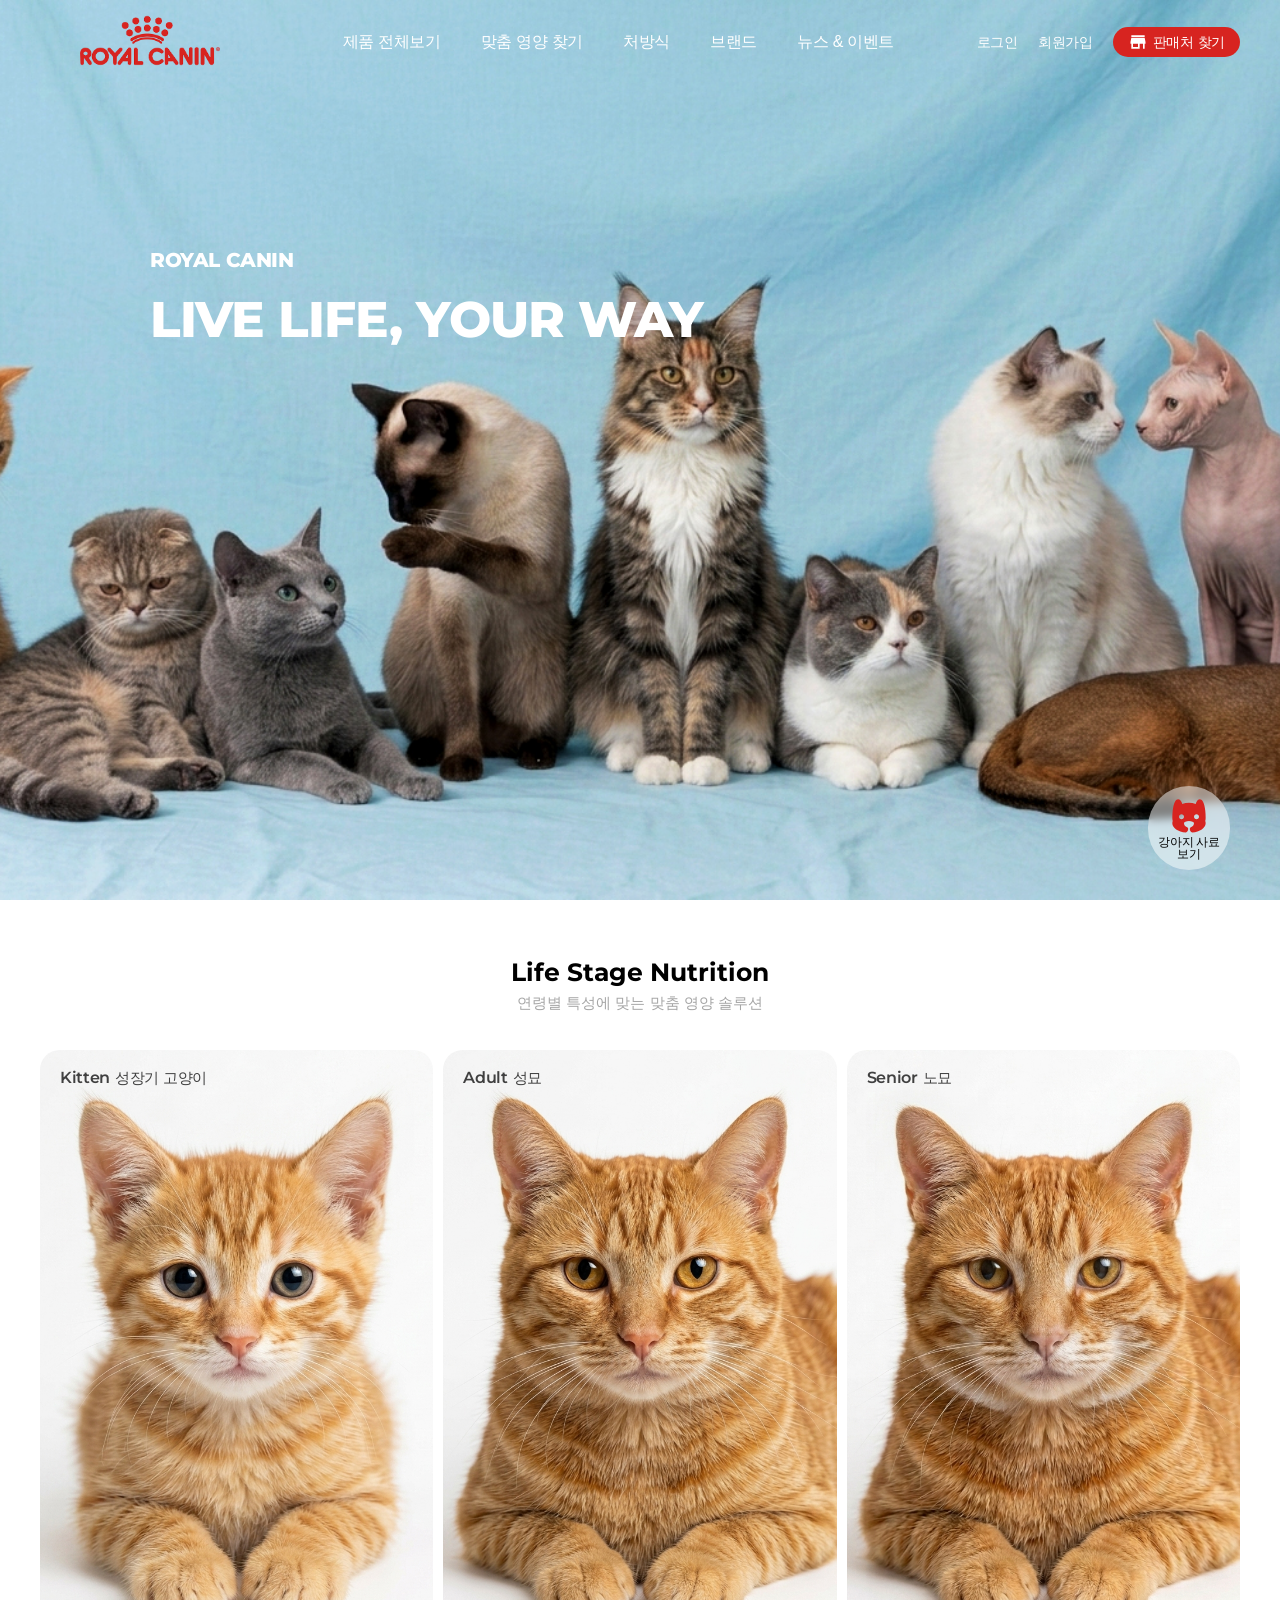
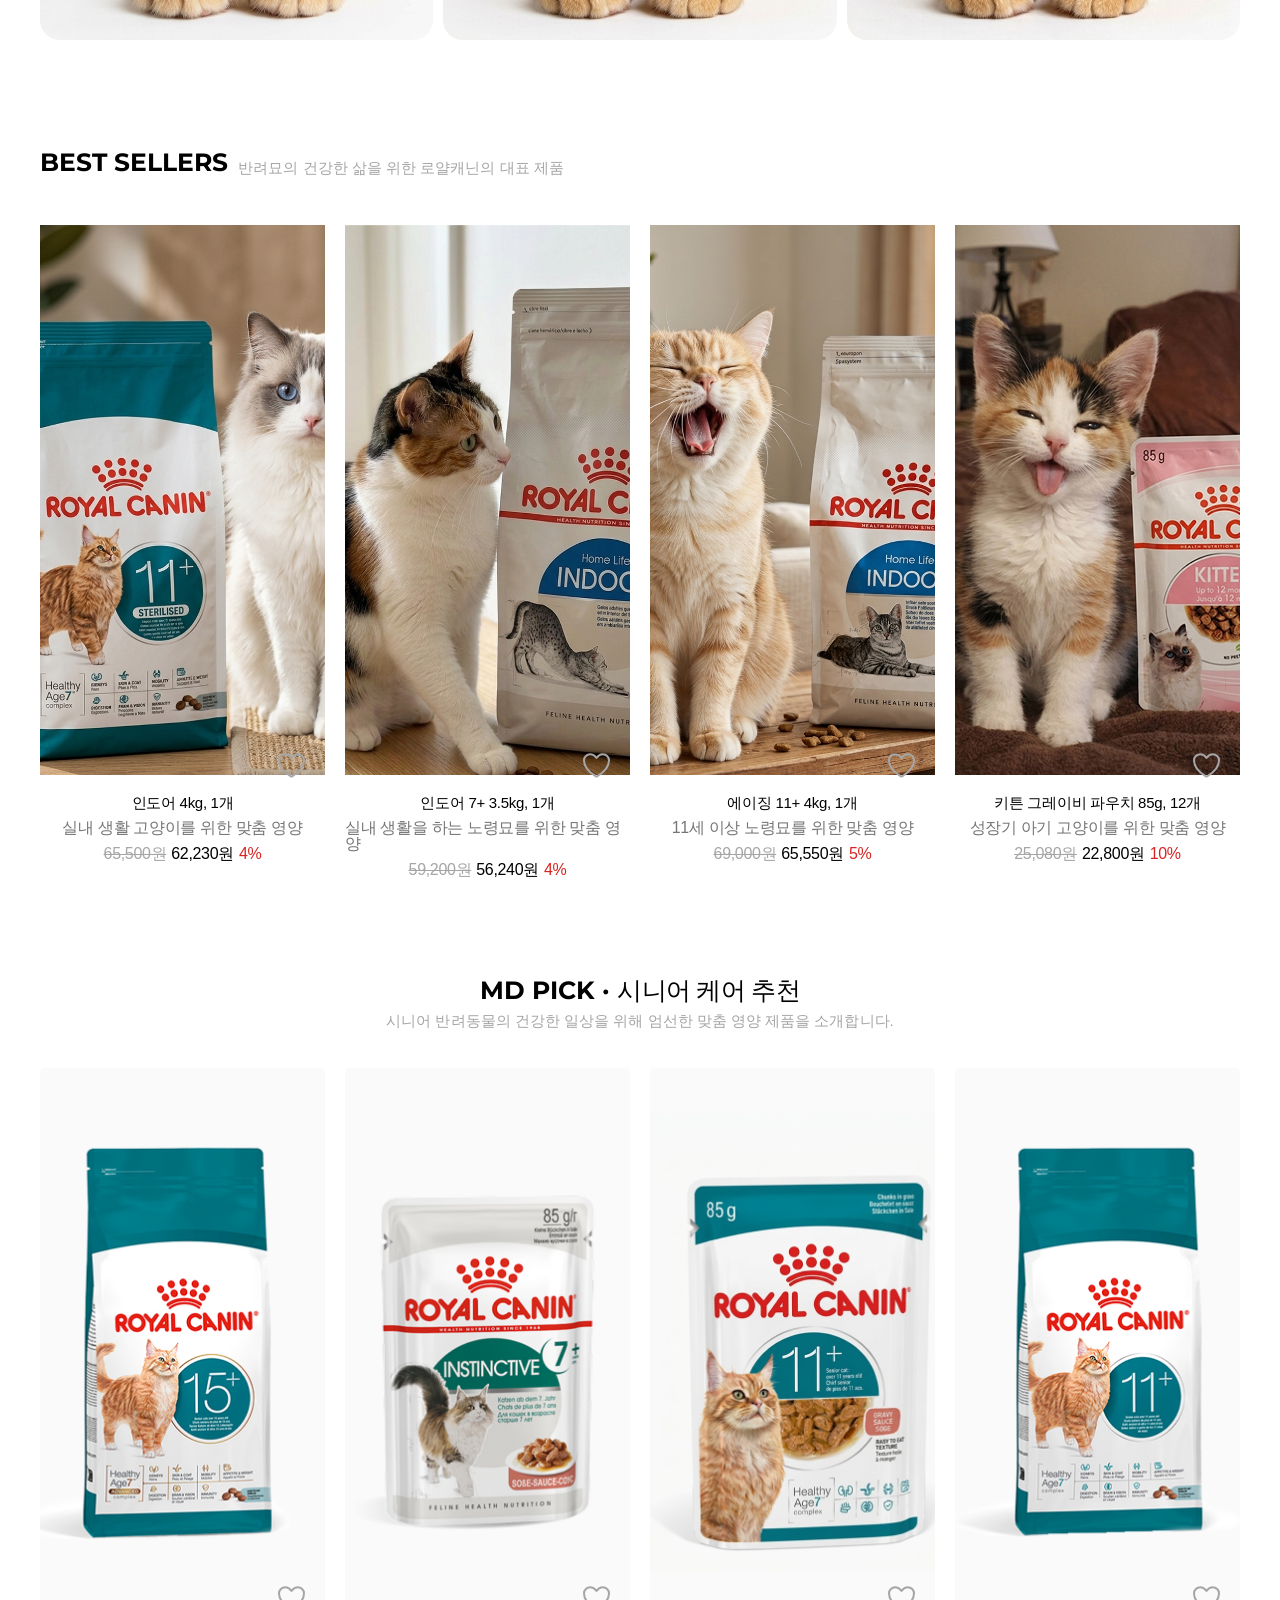
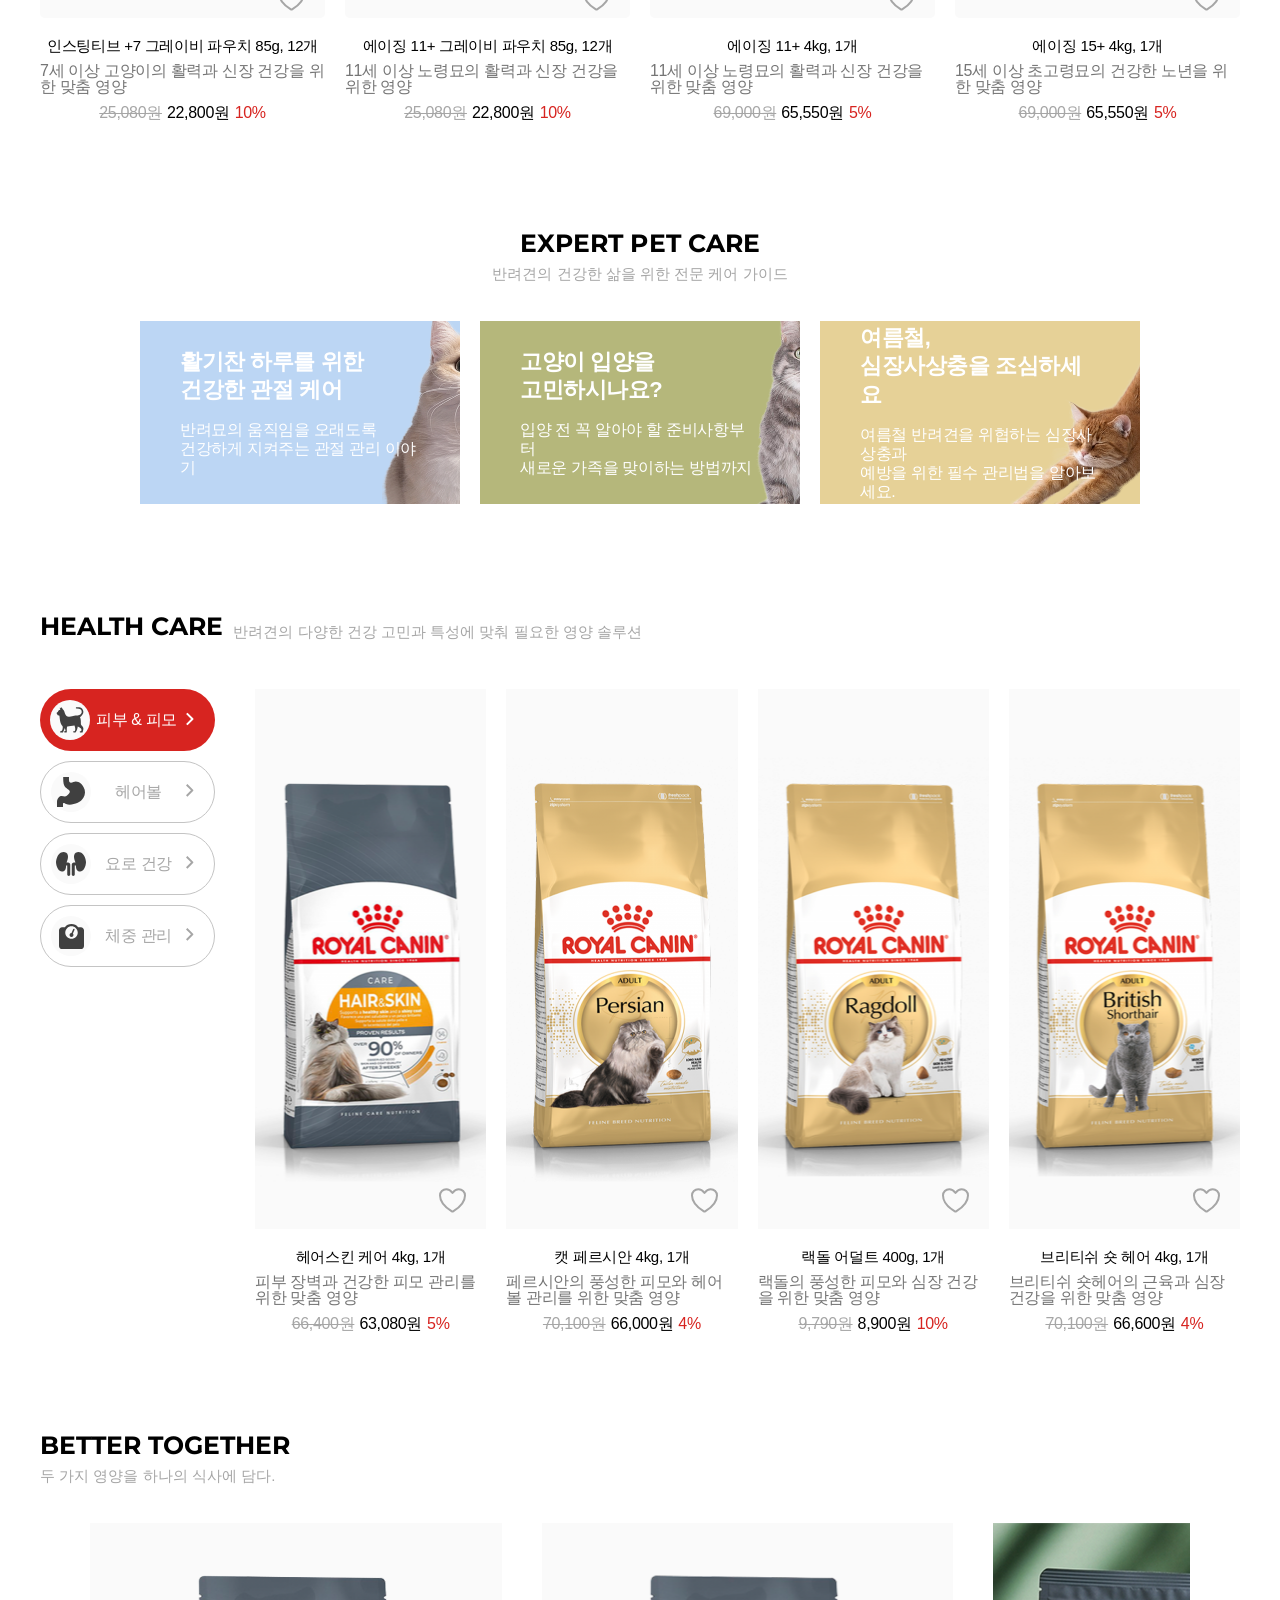
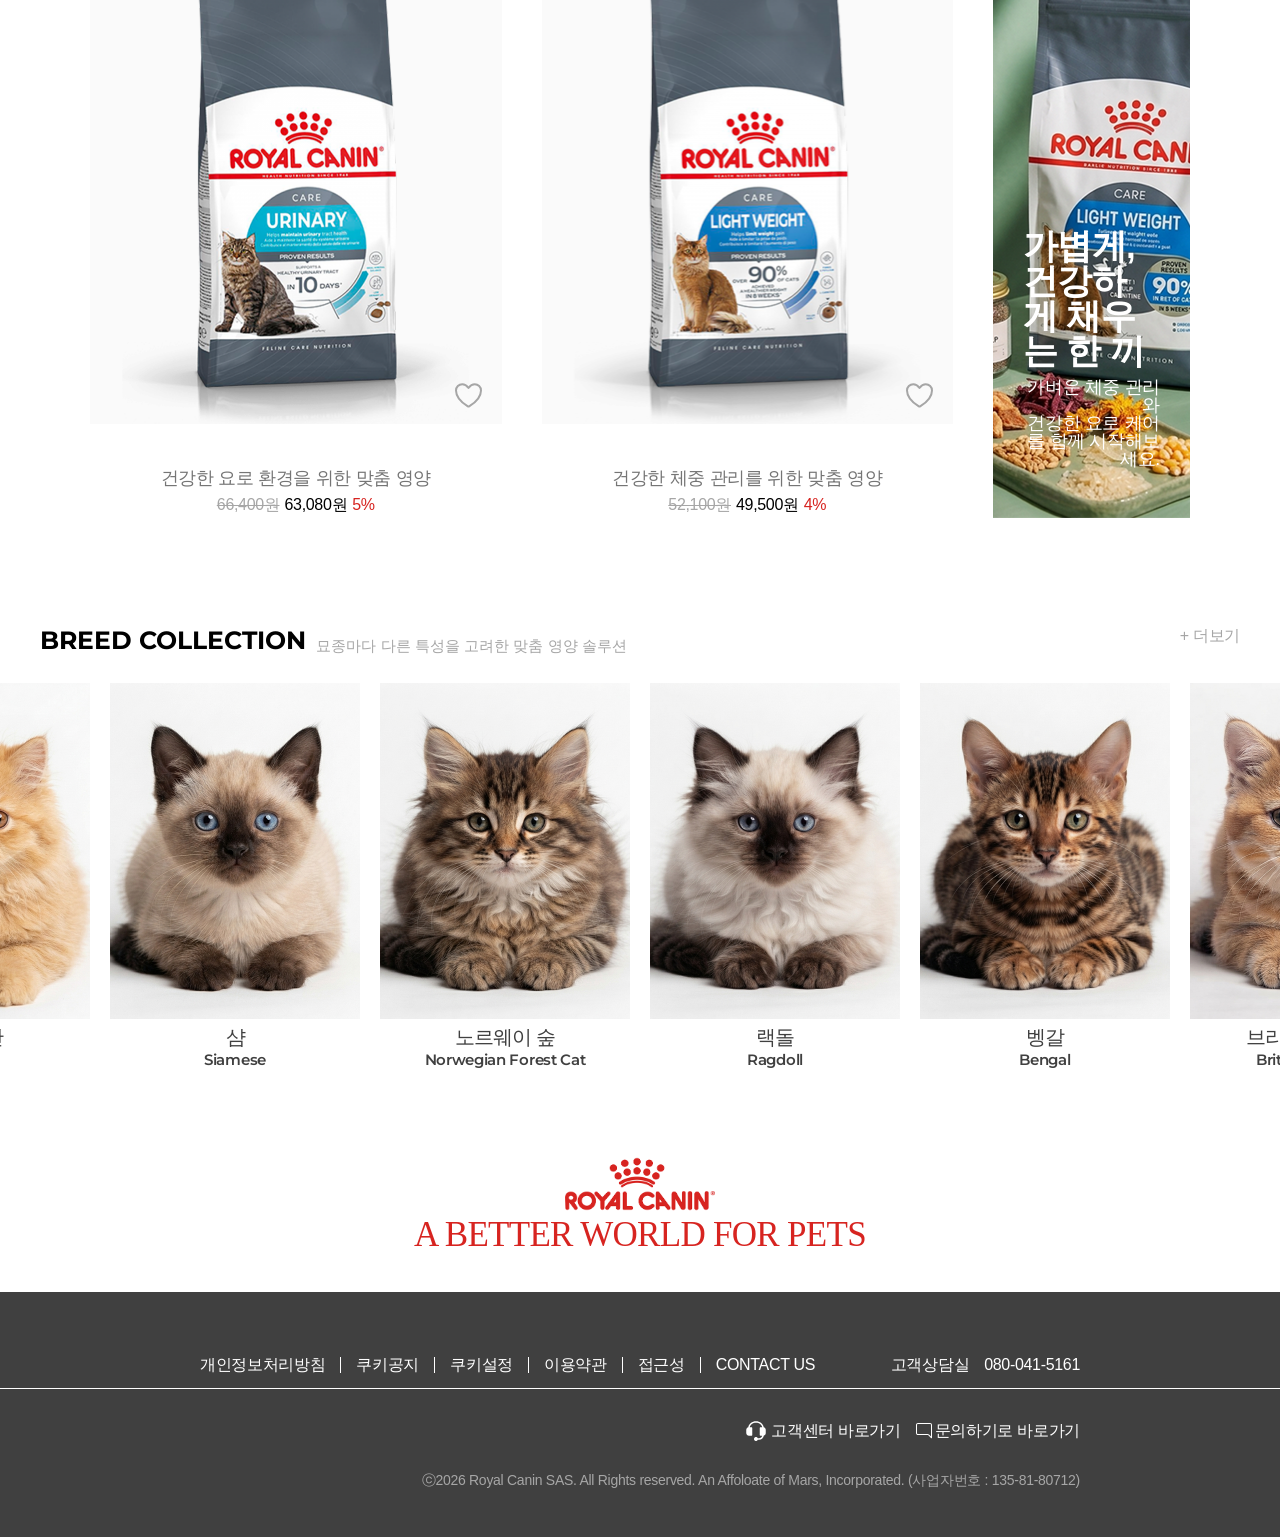
==== commit 67954b92: "js 좋아요까지 완료" ====
--- a/cat.html
+++ b/cat.html
@@ -64,7 +64,7 @@
                 <p>반려묘의 건강한 삶을 위한 로얄캐닌의 대표 제품</p>
             </div>
             <ul class="cat">
-                <li class="first"><button type="button"><img src="./image/none_heart.svg" alt="좋아요"></button><a href="#">
+                <li class="first"><button type="button" class="heart"></button><a href="#">
                     <div class="thum"></div>
                     <div class="info">
                         <h3>인도어 4kg, 1개</h3>
@@ -76,7 +76,7 @@
                         </div>
                     </div>
                 </a></li>
-                <li class="second"><button type="button"><img src="./image/none_heart.svg" alt="좋아요"></button><a href="#">
+                <li class="second"><button type="button" class="heart"></button><a href="#">
                     <div class="thum"></div>
                     <div class="info">
                         <h3>인도어 7+ 3.5kg, 1개</h3>
@@ -88,7 +88,7 @@
                         </div>
                     </div>
                 </a></li>
-                <li class="third"><button type="button"><img src="./image/none_heart.svg" alt="좋아요"></button><a href="#">
+                <li class="third"><button type="button" class="heart"></button><a href="#">
                     <div class="thum"></div>
                     <div class="info">
                         <h3>에이징 11+ 4kg, 1개</h3>
@@ -100,7 +100,7 @@
                         </div>
                     </div>
                 </a></li>
-                <li class="forth"><button type="button"><img src="./image/none_heart.svg" alt="좋아요"></button><a href="#">
+                <li class="forth"><button type="button" class="heart"></button><a href="#">
                     <div class="thum"></div>
                     <div class="info">
                         <h3>키튼 그레이비 파우치 85g, 12개</h3>
@@ -120,7 +120,7 @@
                 <p>시니어 반려동물의 건강한 일상을 위해 엄선한 맞춤 영양 제품을 소개합니다.</p>
             </div>
             <ul class="cat">
-                <li class="first"><button type="button"><img src="./image/none_heart.svg" alt="좋아요"></button><a href="#">
+                <li class="first"><button type="button" class="heart"></button><a href="#">
                     <div class="thum"></div>
                     <div class="info">
                         <h3>인스팅티브 +7 그레이비 파우치 85g, 12개</h3>
@@ -132,7 +132,7 @@
                         </div>
                     </div>
                 </a></li>
-                <li class="second"><button type="button"><img src="./image/none_heart.svg" alt="좋아요"></button><a href="#">
+                <li class="second"><button type="button" class="heart"></button><a href="#">
                     <div class="thum"></div>
                     <div class="info">
                         <h3>에이징 11+ 그레이비 파우치 85g, 12개</h3>
@@ -144,7 +144,7 @@
                         </div>
                     </div>
                 </a></li>
-                <li class="third"><button type="button"><img src="./image/none_heart.svg" alt="좋아요"></button><a href="#">
+                <li class="third"><button type="button" class="heart"></button><a href="#">
                     <div class="thum"></div>
                     <div class="info">
                         <h3>에이징 11+ 4kg, 1개</h3>
@@ -156,7 +156,7 @@
                         </div>
                     </div>
                 </a></li>
-                <li class="forth"><button type="button"><img src="./image/none_heart.svg" alt="좋아요"></button><a href="#">
+                <li class="forth"><button type="button" class="heart"></button><a href="#">
                     <div class="thum"></div>
                     <div class="info">
                         <h3>에이징 15+ 4kg, 1개</h3>
@@ -219,7 +219,7 @@
                     </button></li>
                 </ul>
                 <ul class="right cat">
-                    <li class="first"><button type="button"><img src="./image/none_heart.svg" alt="좋아요"></button><a href="#">
+                    <li class="first"><button type="button" class="heart"></button><a href="#">
                         <div class="thum"></div>
                         <div class="info">
                             <h3>헤어스킨 케어 4kg, 1개</h3>
@@ -231,7 +231,7 @@
                             </div>
                         </div>
                     </a></li>
-                    <li class="second"><button type="button"><img src="./image/none_heart.svg" alt="좋아요"></button><a href="#">
+                    <li class="second"><button type="button" class="heart"></button><a href="#">
                         <div class="thum"></div>
                         <div class="info">
                             <h3>캣 페르시안 4kg, 1개</h3>
@@ -243,7 +243,7 @@
                             </div>
                         </div>
                     </a></li>
-                    <li class="third"><button type="button"><img src="./image/none_heart.svg" alt="좋아요"></button><a href="#">
+                    <li class="third"><button type="button" class="heart"></button><a href="#">
                         <div class="thum"></div>
                         <div class="info">
                             <h3>랙돌 어덜트 400g, 1개</h3>
@@ -255,7 +255,7 @@
                             </div>
                         </div>
                     </a></li>
-                    <li class="forth"><button type="button"><img src="./image/none_heart.svg" alt="좋아요"></button><a href="#">
+                    <li class="forth"><button type="button" class="heart"></button><a href="#">
                         <div class="thum"></div>
                         <div class="info">
                             <h3>브리티쉬 숏 헤어 4kg, 1개</h3>
@@ -277,7 +277,7 @@
             </div>
             <div class="bottom">
                 <ul>
-                    <li class="first cat"><button type="button"><img src="./image/none_heart.svg" alt="좋아요"></button><a href="#">
+                    <li class="first cat"><button type="button" class="heart"></button><a href="#">
                         <div class="thum"></div>
                         <div class="info">
                             <h3>유리너리 케어 4kg, 1개</h3>
@@ -289,7 +289,7 @@
                             </div>
                         </div>
                     </a></li>
-                    <li class="second cat"><button type="button"><img src="./image/none_heart.svg" alt="좋아요"></button><a href="#">
+                    <li class="second cat"><button type="button" class="heart"></button><a href="#">
                         <div class="thum"></div>
                         <div class="info">
                             <h3>라이트 웨이트 케어 3kg, 1개</h3>
--- a/styles/index.css
+++ b/styles/index.css
@@ -303,7 +303,8 @@
     flex: 1; position: relative;
 }
 main .md_senior ul li button {
-    position: absolute;
+    position: absolute; z-index: 999;
+    bottom: 110px; right: 20px;
 }
 main .md_senior ul li button img {}
 main .md_senior ul li a {}
@@ -479,7 +480,8 @@
     justify-content: flex-start;
 }
 main .health .bottom .right li button {
-    position: absolute;
+    position: absolute; z-index: 999;
+    bottom: 110px; right: 20px;
 }
 main .health .bottom .right li button img {}
 main .health .bottom .right li a {}
@@ -558,10 +560,11 @@
 }
 main .banner_2 .bottom ul li {
     height: 595px; flex:1;
-    width: 411.5px;
+    width: 411.5px; position: relative;
 }
 main .banner_2 .bottom ul li button {
-    position: absolute;
+    position: absolute;  z-index: 999;
+    bottom: 110px; right: 20px;
 }
 main .banner_2 .bottom ul li button img {}
 main .banner_2 .bottom ul li a {}
@@ -613,9 +616,17 @@
 }
 main .banner_2 .bottom > .thum h3 {
     font-size: 2.188em; font-weight: 700;
+    color: #3E78BC
+}
+main .banner_2 .bottom > .thum p {
+    text-align: right; font-size: 1.125em;
+    font-weight: 300; color:#404040;
+}
+main .banner_2 .bottom .cat h3 {
+    font-size: 2.188em; font-weight: 700;
     color: #fff
 }
-main .banner_2 .bottom > .thum p {
+main .banner_2 .bottom .cat p {
     text-align: right; font-size: 1.125em;
     font-weight: 300; color:#fff
 }
@@ -765,4 +776,26 @@
 }
 .top_btn img {
     width: 40px; height: 40px;
+}
+.heart {
+    width: 27px;
+    height: 25px;
+    background: url('../image/none_heart.svg') no-repeat center;
+}
+.heart.active {
+    background-image: url('../image/heart.svg');
+}
+.heart.pop {
+    animation: pop 0.3s;
+}
+@keyframes pop {
+    0% {
+        transform: scale(1);
+    }
+    50% {
+        transform: scale(1.4);
+    }
+    100% {
+        transform: scale(1);
+    }
 }
